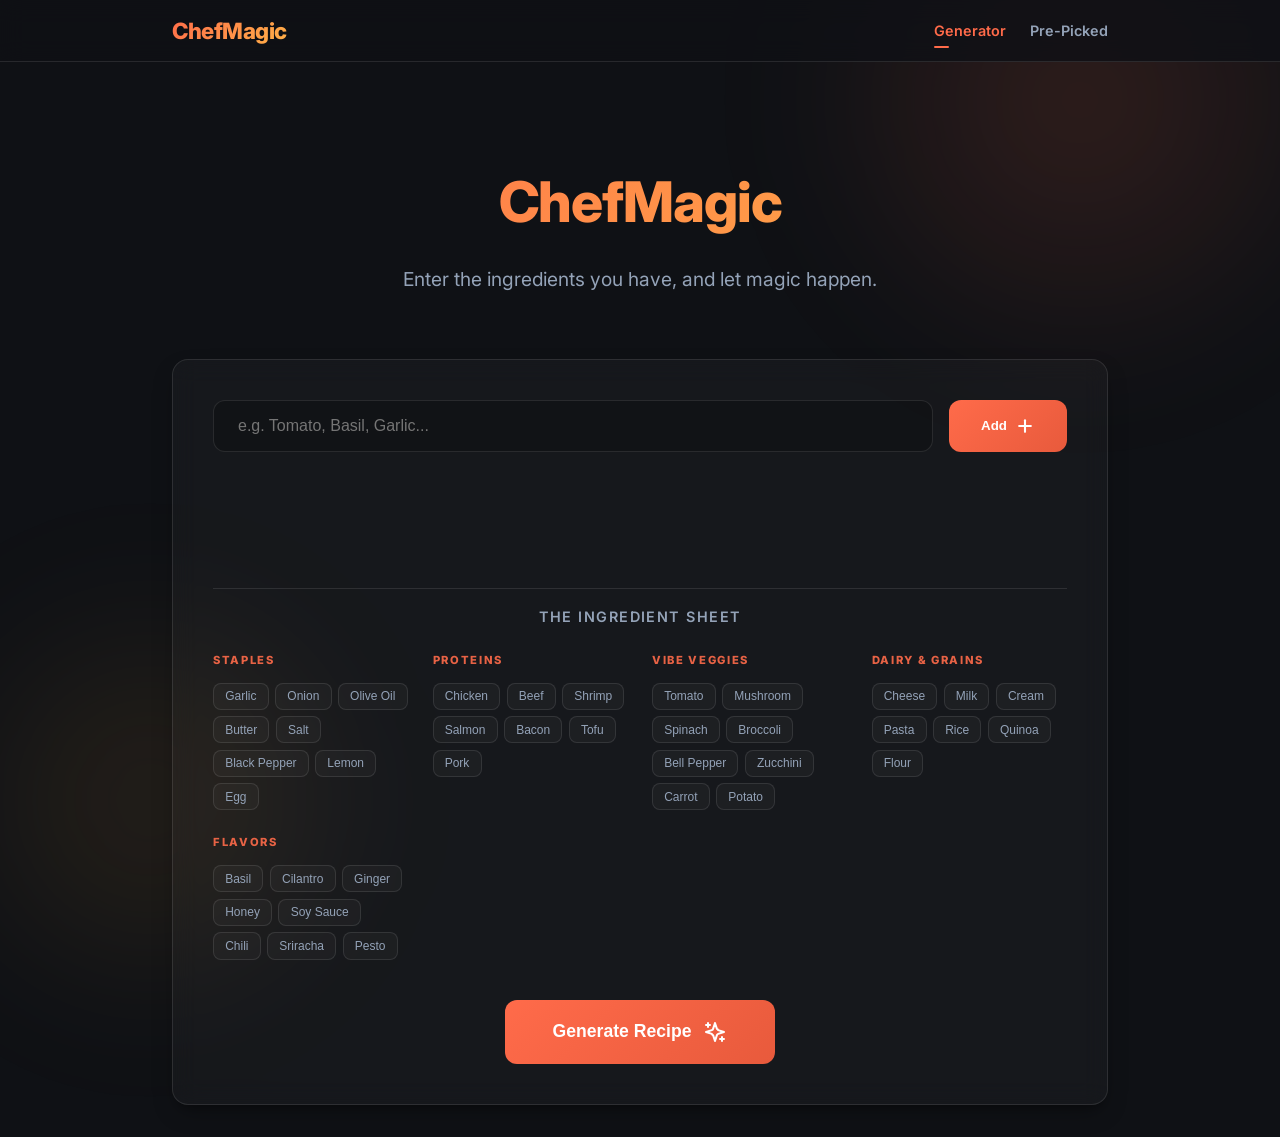
==== index.html @ 8a551dda "Initial commit" ====
<!DOCTYPE html>
<html lang="en">

<head>
    <meta charset="UTF-8">
    <meta name="viewport" content="width=device-width, initial-scale=1.0">
    <title>ChefMagic | Creative Recipe Generator</title>
    <meta name="description" content="Turn your remaining ingredients into gourmet recipes instantly with ChefMagic.">
    <!-- Google Fonts -->
    <link rel="preconnect" href="https://fonts.googleapis.com">
    <link rel="preconnect" href="https://fonts.gstatic.com" crossorigin>
    <link href="https://fonts.googleapis.com/css2?family=Inter:wght@400;600;700;800&display=swap" rel="stylesheet">
    <link rel="stylesheet" href="styles.css">
</head>

<body>
    <div class="bg-blob"></div>
    <div class="bg-blob-2"></div>

    <nav class="main-nav">
        <div class="nav-container">
            <a href="index.html" class="nav-logo">ChefMagic</a>
            <div class="nav-links">
                <a href="index.html" class="nav-link active">Generator</a>
                <a href="prepicked.html" class="nav-link">Pre-Picked</a>
            </div>
        </div>
    </nav>

    <div class="container" style="margin-top: 2rem;">
        <header>
            <h1>ChefMagic</h1>
            <p class="subtitle">Enter the ingredients you have, and let magic happen.</p>
        </header>

        <main>
            <section class="glass-card">
                <div class="input-group">
                    <div class="input-field-wrapper">
                        <input type="text" id="ingredient-input" placeholder="e.g. Tomato, Basil, Garlic..."
                            aria-label="Add ingredient" list="ingredient-suggestions">
                        <datalist id="ingredient-suggestions">
                            <!-- Options will be populated via JS -->
                        </datalist>
                        <button class="primary-btn" id="add-btn">
                            <span>Add</span>
                            <svg width="20" height="20" viewBox="0 0 24 24" fill="none" stroke="currentColor"
                                stroke-width="2.5" stroke-linecap="round" stroke-linejoin="round">
                                <line x1="12" y1="5" x2="12" y2="19"></line>
                                <line x1="5" y1="12" x2="19" y2="12"></line>
                            </svg>
                        </button>
                    </div>

                    <div class="ingredients-list" id="ingredients-list">
                        <!-- Chips will appear here -->
                    </div>

                    <div class="suggestions-container" id="suggestions">
                        <span class="recipe-sub"
                            style="margin-bottom: 1.5rem; display: block; font-size: 0.9rem; text-align: center; letter-spacing: 0.1em; text-transform: uppercase;">The
                            Ingredient Sheet</span>

                        <div class="ingredient-grid">
                            <div class="ingredient-category">
                                <h4>Staples</h4>
                                <div class="category-chips">
                                    <button class="suggestion-chip">Garlic</button>
                                    <button class="suggestion-chip">Onion</button>
                                    <button class="suggestion-chip">Olive Oil</button>
                                    <button class="suggestion-chip">Butter</button>
                                    <button class="suggestion-chip">Salt</button>
                                    <button class="suggestion-chip">Black Pepper</button>
                                    <button class="suggestion-chip">Lemon</button>
                                    <button class="suggestion-chip">Egg</button>
                                </div>
                            </div>

                            <div class="ingredient-category">
                                <h4>Proteins</h4>
                                <div class="category-chips">
                                    <button class="suggestion-chip">Chicken</button>
                                    <button class="suggestion-chip">Beef</button>
                                    <button class="suggestion-chip">Shrimp</button>
                                    <button class="suggestion-chip">Salmon</button>
                                    <button class="suggestion-chip">Bacon</button>
                                    <button class="suggestion-chip">Tofu</button>
                                    <button class="suggestion-chip">Pork</button>
                                </div>
                            </div>

                            <div class="ingredient-category">
                                <h4>vibe Veggies</h4>
                                <div class="category-chips">
                                    <button class="suggestion-chip">Tomato</button>
                                    <button class="suggestion-chip">Mushroom</button>
                                    <button class="suggestion-chip">Spinach</button>
                                    <button class="suggestion-chip">Broccoli</button>
                                    <button class="suggestion-chip">Bell Pepper</button>
                                    <button class="suggestion-chip">Zucchini</button>
                                    <button class="suggestion-chip">Carrot</button>
                                    <button class="suggestion-chip">Potato</button>
                                </div>
                            </div>

                            <div class="ingredient-category">
                                <h4>Dairy & Grains</h4>
                                <div class="category-chips">
                                    <button class="suggestion-chip">Cheese</button>
                                    <button class="suggestion-chip">Milk</button>
                                    <button class="suggestion-chip">Cream</button>
                                    <button class="suggestion-chip">Pasta</button>
                                    <button class="suggestion-chip">Rice</button>
                                    <button class="suggestion-chip">Quinoa</button>
                                    <button class="suggestion-chip">Flour</button>
                                </div>
                            </div>

                            <div class="ingredient-category">
                                <h4>Flavors</h4>
                                <div class="category-chips">
                                    <button class="suggestion-chip">Basil</button>
                                    <button class="suggestion-chip">Cilantro</button>
                                    <button class="suggestion-chip">Ginger</button>
                                    <button class="suggestion-chip">Honey</button>
                                    <button class="suggestion-chip">Soy Sauce</button>
                                    <button class="suggestion-chip">Chili</button>
                                    <button class="suggestion-chip">Sriracha</button>
                                    <button class="suggestion-chip">Pesto</button>
                                </div>
                            </div>
                        </div>
                    </div>

                    <div style="display: flex; justify-content: center; margin-top: 1rem;">
                        <button class="primary-btn" id="generate-btn"
                            style="padding: 1.25rem 3rem; font-size: 1.1rem; gap: 0.75rem;">
                            <span>Generate Recipe</span>
                            <svg width="24" height="24" viewBox="0 0 24 24" fill="none" stroke="currentColor"
                                stroke-width="2" stroke-linecap="round" stroke-linejoin="round">
                                <path
                                    d="m12 3-1.912 5.813a2 2 0 0 1-1.275 1.275L3 12l5.813 1.912a2 2 0 0 0 1.275 1.275L12 21l1.912-5.813a2 2 0 0 1 1.275-1.275L21 12l-5.813-1.912a2 2 0 0 0-1.275-1.275L12 3Z">
                                </path>
                                <path d="M5 3v4"></path>
                                <path d="M19 17v4"></path>
                                <path d="M3 5h4"></path>
                                <path d="M17 19h4"></path>
                            </svg>
                        </button>
                    </div>
                </div>
            </section>

            <section class="recipe-section" id="recipe-section">
                <!-- Recipe will be injected here -->
            </section>
        </main>
    </div>

    <script src="script.js"></script>
</body>

</html>
---- styles.css ----
:root {
    /* Color Palette - Warm & Premium */
    --primary: #FF6B4A;
    /* Vibrant Cinnabar */
    --primary-dark: #E85A3C;
    --secondary: #FFB347;
    /* Amber */
    --bg-color: #0F1115;
    /* Dark Deep Charcoal */
    --card-bg: rgba(255, 255, 255, 0.05);
    --text-main: #F8FAFC;
    --text-muted: #94A3B8;
    --accent: #10B981;
    /* Emerald for success/generation */
    --error: #EF4444;

    /* Effects */
    --glass: rgba(255, 255, 255, 0.03);
    --glass-border: rgba(255, 255, 255, 0.1);
    --shadow-lg: 0 10px 25px -5px rgba(0, 0, 0, 0.3), 0 8px 10px -6px rgba(0, 0, 0, 0.3);
    --radius: 16px;
    --transition: all 0.3s cubic-bezier(0.4, 0, 0.2, 1);
}

* {
    margin: 0;
    padding: 0;
    box-sizing: border-box;
}

body {
    font-family: 'Inter', -apple-system, BlinkMacSystemFont, "Segoe UI", Roboto, sans-serif;
    background-color: var(--bg-color);
    color: var(--text-main);
    line-height: 1.6;
    overflow-x: hidden;
    min-height: 100vh;
    display: flex;
    flex-direction: column;
}

/* Background Decoration */
.bg-blob {
    position: fixed;
    width: 600px;
    height: 600px;
    background: radial-gradient(circle, rgba(255, 107, 74, 0.15) 0%, rgba(255, 107, 74, 0) 70%);
    top: -200px;
    right: -100px;
    z-index: -1;
    filter: blur(60px);
}

.bg-blob-2 {
    position: fixed;
    width: 500px;
    height: 500px;
    background: radial-gradient(circle, rgba(255, 179, 71, 0.1) 0%, rgba(255, 179, 71, 0) 70%);
    bottom: -150px;
    left: -100px;
    z-index: -1;
    filter: blur(60px);
}

/* Layout */
.container {
    max-width: 1000px;
    margin: 0 auto;
    padding: 2rem;
    width: 100%;
}

header {
    text-align: center;
    margin-bottom: 4rem;
    padding-top: 2rem;
}

h1 {
    font-size: 3.5rem;
    font-weight: 800;
    background: linear-gradient(135deg, var(--primary) 0%, var(--secondary) 100%);
    -webkit-background-clip: text;
    background-clip: text;
    -webkit-text-fill-color: transparent;
    margin-bottom: 1rem;
    letter-spacing: -0.02em;
}

p.subtitle {
    color: var(--text-muted);
    font-size: 1.2rem;
}

/* Glass Card */
.glass-card {
    background: var(--glass);
    backdrop-filter: blur(12px);
    -webkit-backdrop-filter: blur(12px);
    border: 1px solid var(--glass-border);
    border-radius: var(--radius);
    padding: 2.5rem;
    box-shadow: var(--shadow-lg);
    transition: var(--transition);
}

/* Input Section */
.input-group {
    display: flex;
    flex-direction: column;
    gap: 1.5rem;
}

.input-field-wrapper {
    position: relative;
    display: flex;
    gap: 1rem;
}

input[type="text"] {
    flex: 1;
    background: rgba(0, 0, 0, 0.2);
    border: 1px solid var(--glass-border);
    border-radius: 12px;
    padding: 1rem 1.5rem;
    color: var(--text-main);
    font-size: 1rem;
    transition: var(--transition);
    outline: none;
}

input[type="text"]:focus {
    border-color: var(--primary);
    box-shadow: 0 0 0 4px rgba(255, 107, 74, 0.1);
}

button.primary-btn {
    background: linear-gradient(135deg, var(--primary) 0%, var(--primary-dark) 100%);
    color: white;
    border: none;
    padding: 1rem 2rem;
    border-radius: 12px;
    font-weight: 600;
    cursor: pointer;
    transition: var(--transition);
    display: flex;
    align-items: center;
    gap: 0.5rem;
    white-space: nowrap;
}

button.primary-btn:hover {
    transform: translateY(-2px);
    box-shadow: 0 4px 15px rgba(255, 107, 74, 0.4);
}

button.primary-btn:active {
    transform: translateY(0);
}

button.secondary-btn {
    background: transparent;
    color: var(--text-main);
    border: 1px solid var(--glass-border);
    padding: 0.75rem 1.5rem;
    border-radius: 12px;
    cursor: pointer;
    transition: var(--transition);
}

button.secondary-btn:hover {
    background: rgba(255, 255, 255, 0.05);
}

/* Ingredient Chips */
.ingredients-list {
    display: flex;
    flex-wrap: wrap;
    gap: 0.75rem;
    margin-top: 1rem;
    min-height: 48px;
}

.chip {
    background: rgba(255, 255, 255, 0.07);
    border: 1px solid var(--glass-border);
    padding: 0.5rem 1rem;
    border-radius: 100px;
    display: flex;
    align-items: center;
    gap: 0.5rem;
    animation: fadeInScale 0.3s ease-out;
}

.chip .remove {
    cursor: pointer;
    color: var(--text-muted);
    font-size: 1.2rem;
    transition: var(--transition);
}

.chip .remove:hover {
    color: var(--error);
}

/* Difficulty Tabs */
.tabs-container {
    display: flex;
    gap: 1rem;
    margin-bottom: 2rem;
    justify-content: center;
}

.tab-btn {
    background: rgba(255, 255, 255, 0.03);
    border: 1px solid var(--glass-border);
    padding: 0.75rem 1.5rem;
    border-radius: 12px;
    color: var(--text-muted);
    font-weight: 600;
    cursor: pointer;
    transition: var(--transition);
}

.tab-btn.active {
    background: rgba(255, 107, 74, 0.1);
    color: var(--primary);
    border-color: var(--primary);
    box-shadow: 0 0 15px rgba(255, 107, 74, 0.2);
}

.tab-btn:hover:not(.active) {
    background: rgba(255, 255, 255, 0.08);
}

.difficulty-badge {
    padding: 0.25rem 0.75rem;
    border-radius: 6px;
    font-size: 0.75rem;
    font-weight: 700;
    text-transform: uppercase;
    letter-spacing: 0.05em;
    margin-bottom: 0.5rem;
    display: inline-block;
}

.diff-beginner {
    background: rgba(16, 185, 129, 0.1);
    color: #10B981;
}

.diff-intermediate {
    background: rgba(245, 158, 11, 0.1);
    color: #F59E0B;
}


/* Recipe Metadata Bar */
.recipe-meta-bar {
    display: grid;
    grid-template-columns: repeat(auto-fit, minmax(100px, 1fr));
    gap: 1rem;
    padding: 1.5rem;
    background: rgba(255, 255, 255, 0.03);
    border: 1px solid var(--glass-border);
    border-radius: 12px;
    margin-bottom: 2rem;
    text-align: center;
}

.meta-item {
    display: flex;
    flex-direction: column;
    gap: 0.25rem;
}

.meta-label {
    font-size: 0.75rem;
    font-weight: 700;
    text-transform: uppercase;
    color: var(--text-muted);
    letter-spacing: 0.05em;
}

.meta-value {
    font-size: 1rem;
    font-weight: 600;
    color: var(--text-main);
}

.phase-header {
    font-size: 1.1rem;
    font-weight: 700;
    color: var(--primary);
    margin: 1.5rem 0 1rem 0;
    padding-bottom: 0.5rem;
    border-bottom: 1px solid rgba(255, 107, 74, 0.2);
}

/* Recipe Output */
.recipe-section {
    margin-top: 3rem;
    display: none;
    /* Shown via JS */
}

.recipe-card {
    border-left: 4px solid var(--primary);
}

.recipe-header {
    display: flex;
    justify-content: space-between;
    align-items: center;
    margin-bottom: 2rem;
}

.recipe-title {
    font-size: 2rem;
    font-weight: 700;
    color: var(--secondary);
}

.recipe-sections {
    display: grid;
    grid-template-columns: 1fr 2fr;
    gap: 3rem;
}

@media (max-width: 768px) {
    .recipe-sections {
        grid-template-columns: 1fr;
    }
}

.recipe-sub {
    font-weight: 600;
    text-transform: uppercase;
    letter-spacing: 0.05em;
    color: var(--text-muted);
    margin-bottom: 1rem;
    font-size: 0.9rem;
}

ul.ing-list,
ol.inst-list {
    list-style: none;
}

ul.ing-list li {
    position: relative;
    padding-left: 1.5rem;
    margin-bottom: 0.5rem;
}

ul.ing-list li::before {
    content: "•";
    color: var(--primary);
    position: absolute;
    left: 0;
    font-weight: bold;
}

ol.inst-list {
    counter-reset: steps;
}

ol.inst-list li {
    counter-increment: steps;
    position: relative;
    padding-left: 3rem;
    margin-bottom: 1.5rem;
}

ol.inst-list li::before {
    content: counter(steps);
    position: absolute;
    left: 0;
    top: 0;
    width: 2rem;
    height: 2rem;
    background: rgba(255, 107, 74, 0.1);
    color: var(--primary);
    border-radius: 50%;
    display: flex;
    align-items: center;
    justify-content: center;
    font-weight: 700;
    font-size: 0.85rem;
}

/* Suggestions */
.suggestions-container {
    margin-top: 1.5rem;
    padding-top: 1rem;
    border-top: 1px solid var(--glass-border);
}

/* Ingredient Grid */
.ingredient-grid {
    display: grid;
    grid-template-columns: repeat(auto-fit, minmax(180px, 1fr));
    gap: 1.5rem;
    margin-top: 1rem;
}

.ingredient-category h4 {
    font-size: 0.7rem;
    color: var(--primary);
    text-transform: uppercase;
    letter-spacing: 0.15em;
    margin-bottom: 0.8rem;
    font-weight: 800;
    opacity: 0.9;
}

.category-chips {
    display: flex;
    flex-wrap: wrap;
    gap: 0.4rem;
}

.suggestion-chip {
    background: rgba(255, 255, 255, 0.03);
    border: 1px solid var(--glass-border);
    padding: 0.35rem 0.7rem;
    border-radius: 8px;
    color: var(--text-muted);
    font-size: 0.75rem;
    cursor: pointer;
    transition: var(--transition);
    white-space: nowrap;
}

.suggestion-chip:hover {
    background: rgba(255, 107, 74, 0.1);
    color: var(--primary);
    border-color: var(--primary);
    transform: translateY(-1px);
}

/* Animations */
@keyframes fadeInScale {
    from {
        opacity: 0;
        transform: scale(0.9);
    }

    to {
        opacity: 1;
        transform: scale(1);
    }
}

.loading-spinner {
    width: 24px;
    height: 24px;
    border: 3px solid rgba(255, 255, 255, 0.3);
    border-radius: 50%;
    border-top-color: #fff;
    animation: spin 1s ease-in-out infinite;
}

@keyframes spin {
    to {
        transform: rotate(360deg);
    }
}

/* Skeleton loader */
.skeleton {
    background: linear-gradient(90deg,
            rgba(255, 255, 255, 0.03) 25%,
            rgba(255, 255, 255, 0.08) 50%,
            rgba(255, 255, 255, 0.03) 75%);
    background-size: 200% 100%;
    animation: shimmer 1.5s infinite;
    border-radius: 8px;
}

@keyframes shimmer {
    to {
        background-position: -200% 0;
    }
}
/* Navigation */
.main-nav {
    background: rgba(15, 17, 21, 0.82);
    backdrop-filter: blur(12px);
    -webkit-backdrop-filter: blur(12px);
    border-bottom: 1px solid var(--glass-border);
    position: sticky;
    top: 0;
    z-index: 100;
    padding: 0.8rem 0;
}

.nav-container {
    max-width: 1000px;
    margin: 0 auto;
    padding: 0 2rem;
    display: flex;
    justify-content: space-between;
    align-items: center;
}

.nav-logo {
    font-size: 1.4rem;
    font-weight: 800;
    background: linear-gradient(135deg, var(--primary) 0%, var(--secondary) 100%);
    -webkit-background-clip: text;
    background-clip: text;
    -webkit-text-fill-color: transparent;
    text-decoration: none;
    letter-spacing: -0.02em;
}

.nav-links {
    display: flex;
    gap: 1.5rem;
}

.nav-link {
    color: var(--text-muted);
    text-decoration: none;
    font-weight: 600;
    font-size: 0.9rem;
    transition: var(--transition);
    position: relative;
}

.nav-link:hover, .nav-link.active {
    color: var(--primary);
}

.nav-link.active::after {
    content: '';
    position: absolute;
    bottom: -6px;
    left: 0;
    width: 15px;
    height: 2px;
    background: var(--primary);
    border-radius: 10px;
}

/* Gallery Styles */
.recipe-gallery {
    display: grid;
    grid-template-columns: repeat(auto-fit, minmax(280px, 1fr));
    gap: 2rem;
    margin-top: 2rem;
}

.gallery-card {
    height: 100%;
    display: flex;
    flex-direction: column;
    padding: 2rem;
}

.gallery-card h2 {
    color: var(--secondary);
    margin-bottom: 0.8rem;
    font-size: 1.5rem;
    font-weight: 700;
}

.gallery-card p {
    color: var(--text-muted);
    font-size: 0.9rem;
    margin-bottom: 2rem;
    line-height: 1.5;
    flex-grow: 1;
}

.view-btn {
    align-self: flex-start;
    padding: 0.6rem 1.2rem;
    font-size: 0.85rem;
}

/* Vibe Picker */
.vibe-selector {
    display: flex;
    flex-wrap: wrap;
    gap: 0.8rem;
    margin-bottom: 2.5rem;
    justify-content: center;
}

.vibe-btn {
    background: rgba(255, 255, 255, 0.03);
    border: 1px solid var(--glass-border);
    padding: 0.6rem 1.2rem;
    border-radius: 100px;
    color: var(--text-muted);
    font-size: 0.9rem;
    font-weight: 600;
    cursor: pointer;
    transition: var(--transition);
}

.vibe-btn:hover {
    background: rgba(255, 107, 74, 0.05);
    border-color: var(--primary);
    color: var(--primary);
}

.vibe-btn.active {
    background: var(--primary);
    color: white;
    border-color: var(--primary);
    box-shadow: 0 4px 15px rgba(255, 107, 74, 0.3);
}

.gallery-card {
    transition: var(--transition);
}

.gallery-card.hidden {
    display: none;
}
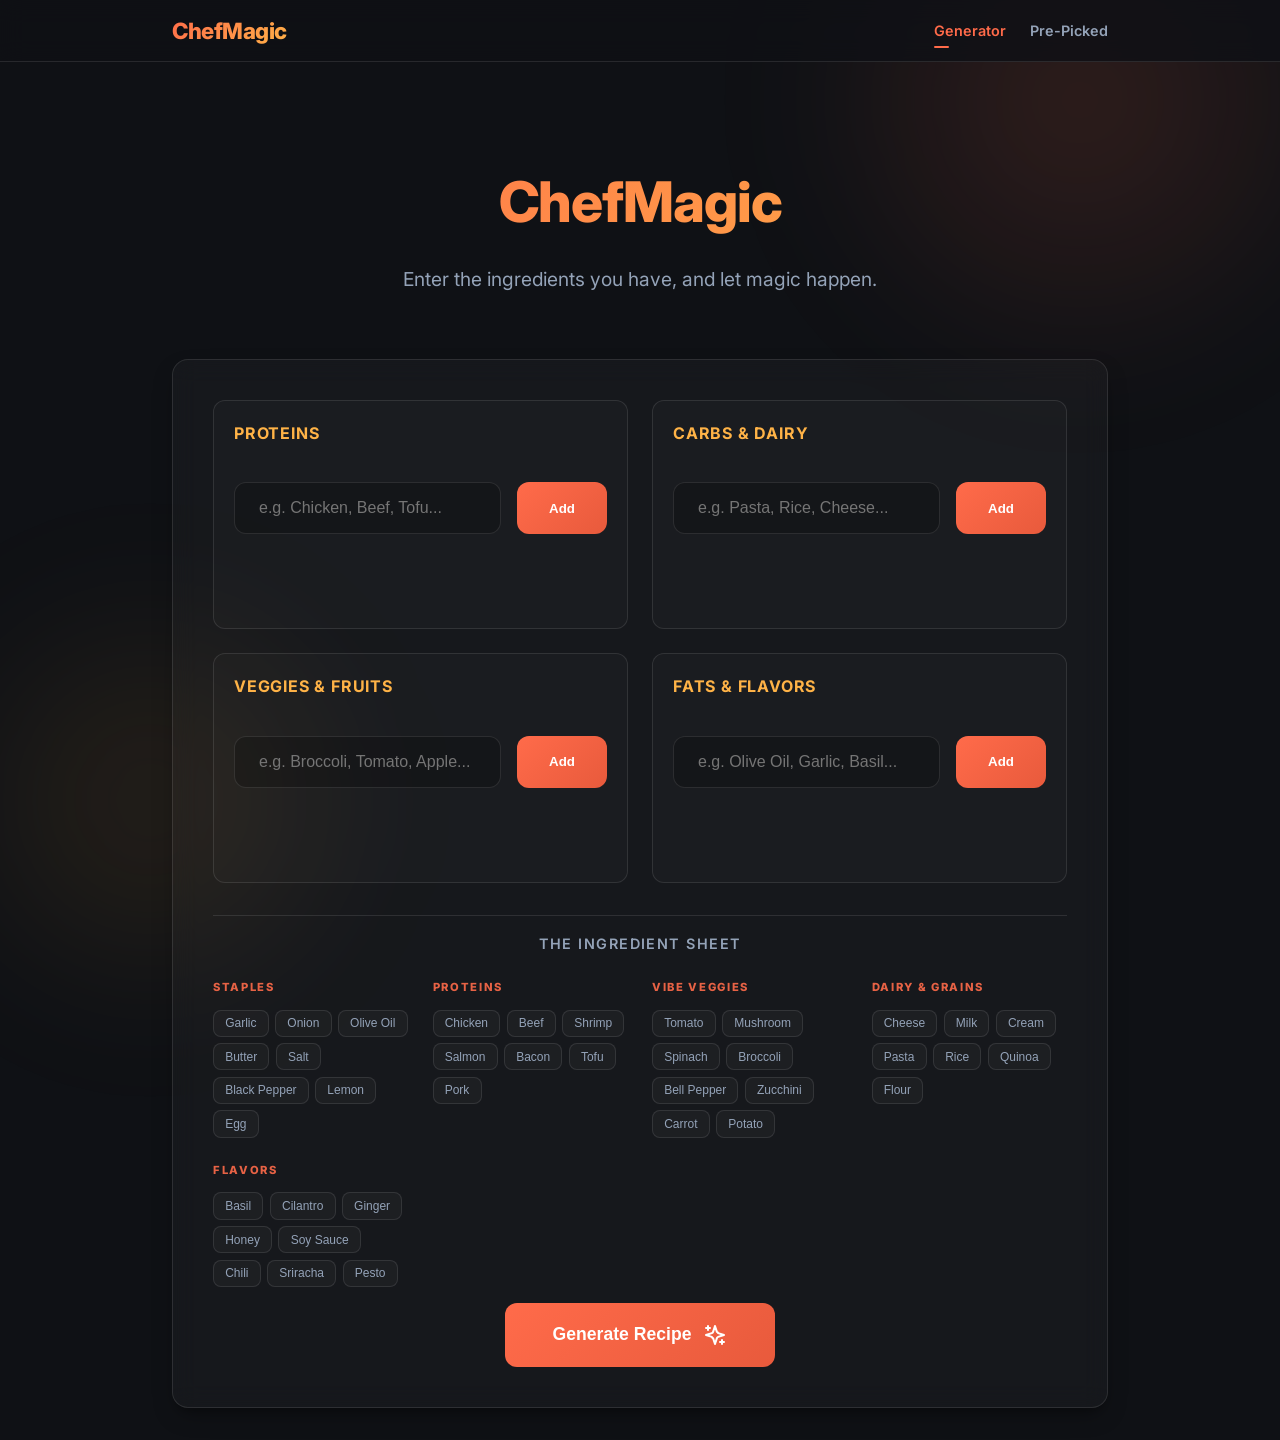
==== commit 0a019784: "feat: Implement categorized ingredient input with subtype selection and expanded ingredient data." ====
--- a/index.html
+++ b/index.html
@@ -35,126 +35,162 @@
 
         <main>
             <section class="glass-card">
-                <div class="input-group">
-                    <div class="input-field-wrapper">
-                        <input type="text" id="ingredient-input" placeholder="e.g. Tomato, Basil, Garlic..."
-                            aria-label="Add ingredient" list="ingredient-suggestions">
-                        <datalist id="ingredient-suggestions">
-                            <!-- Options will be populated via JS -->
-                        </datalist>
-                        <button class="primary-btn" id="add-btn">
-                            <span>Add</span>
-                            <svg width="20" height="20" viewBox="0 0 24 24" fill="none" stroke="currentColor"
-                                stroke-width="2.5" stroke-linecap="round" stroke-linejoin="round">
-                                <line x1="12" y1="5" x2="12" y2="19"></line>
-                                <line x1="5" y1="12" x2="19" y2="12"></line>
-                            </svg>
-                        </button>
+                <div class="multi-input-grid">
+                    <!-- Proteins -->
+                    <div class="input-group category-group" data-category="proteins">
+                        <h3>Proteins</h3>
+                        <div class="input-field-wrapper">
+                            <input type="text" id="input-proteins" placeholder="e.g. Chicken, Beef, Tofu..."
+                                data-cat="proteins">
+                            <button class="primary-btn add-btn" data-cat="proteins"> Add </button>
+                        </div>
+                        <div class="ingredients-list" id="list-proteins"></div>
                     </div>
 
-                    <div class="ingredients-list" id="ingredients-list">
-                        <!-- Chips will appear here -->
+                    <!-- Carbs & Dairy -->
+                    <div class="input-group category-group" data-category="carbs">
+                        <h3>Carbs & Dairy</h3>
+                        <div class="input-field-wrapper">
+                            <input type="text" id="input-carbs" placeholder="e.g. Pasta, Rice, Cheese..."
+                                data-cat="carbs">
+                            <button class="primary-btn add-btn" data-cat="carbs"> Add </button>
+                        </div>
+                        <div class="ingredients-list" id="list-carbs"></div>
                     </div>
 
-                    <div class="suggestions-container" id="suggestions">
-                        <span class="recipe-sub"
-                            style="margin-bottom: 1.5rem; display: block; font-size: 0.9rem; text-align: center; letter-spacing: 0.1em; text-transform: uppercase;">The
-                            Ingredient Sheet</span>
+                    <!-- Veggies & Fruits -->
+                    <div class="input-group category-group" data-category="veggies">
+                        <h3>Veggies & Fruits</h3>
+                        <div class="input-field-wrapper">
+                            <input type="text" id="input-veggies" placeholder="e.g. Broccoli, Tomato, Apple..."
+                                data-cat="veggies">
+                            <button class="primary-btn add-btn" data-cat="veggies"> Add </button>
+                        </div>
+                        <div class="ingredients-list" id="list-veggies"></div>
+                    </div>
 
-                        <div class="ingredient-grid">
-                            <div class="ingredient-category">
-                                <h4>Staples</h4>
-                                <div class="category-chips">
-                                    <button class="suggestion-chip">Garlic</button>
-                                    <button class="suggestion-chip">Onion</button>
-                                    <button class="suggestion-chip">Olive Oil</button>
-                                    <button class="suggestion-chip">Butter</button>
-                                    <button class="suggestion-chip">Salt</button>
-                                    <button class="suggestion-chip">Black Pepper</button>
-                                    <button class="suggestion-chip">Lemon</button>
-                                    <button class="suggestion-chip">Egg</button>
-                                </div>
+                    <!-- Fats & Flavors -->
+                    <div class="input-group category-group" data-category="flavors">
+                        <h3>Fats & Flavors</h3>
+                        <div class="input-field-wrapper">
+                            <input type="text" id="input-flavors" placeholder="e.g. Olive Oil, Garlic, Basil..."
+                                data-cat="flavors">
+                            <button class="primary-btn add-btn" data-cat="flavors"> Add </button>
+                        </div>
+                        <div class="ingredients-list" id="list-flavors"></div>
+                    </div>
+                </div>
+
+                <!-- Subtype Selection Modal (Hidden by default) -->
+                <div id="subtype-modal" class="modal-overlay hidden">
+                    <div class="modal-content glass-card">
+                        <h3 id="subtype-title">Which type of Pasta?</h3>
+                        <div class="subtype-options" id="subtype-options">
+                            <!-- Options injected here -->
+                        </div>
+                        <button id="cancel-subtype" class="text-btn" style="margin-top: 1rem;">Cancel</button>
+                    </div>
+                </div>
+
+                <div class="suggestions-container" id="suggestions">
+                    <span class="recipe-sub"
+                        style="margin-bottom: 1.5rem; display: block; font-size: 0.9rem; text-align: center; letter-spacing: 0.1em; text-transform: uppercase;">The
+                        Ingredient Sheet</span>
+
+                    <div class="ingredient-grid">
+                        <div class="ingredient-category">
+                            <h4>Staples</h4>
+                            <div class="category-chips">
+                                <button class="suggestion-chip">Garlic</button>
+                                <button class="suggestion-chip">Onion</button>
+                                <button class="suggestion-chip">Olive Oil</button>
+                                <button class="suggestion-chip">Butter</button>
+                                <button class="suggestion-chip">Salt</button>
+                                <button class="suggestion-chip">Black Pepper</button>
+                                <button class="suggestion-chip">Lemon</button>
+                                <button class="suggestion-chip">Egg</button>
                             </div>
+                        </div>
 
-                            <div class="ingredient-category">
-                                <h4>Proteins</h4>
-                                <div class="category-chips">
-                                    <button class="suggestion-chip">Chicken</button>
-                                    <button class="suggestion-chip">Beef</button>
-                                    <button class="suggestion-chip">Shrimp</button>
-                                    <button class="suggestion-chip">Salmon</button>
-                                    <button class="suggestion-chip">Bacon</button>
-                                    <button class="suggestion-chip">Tofu</button>
-                                    <button class="suggestion-chip">Pork</button>
-                                </div>
+                        <div class="ingredient-category">
+                            <h4>Proteins</h4>
+                            <div class="category-chips">
+                                <button class="suggestion-chip">Chicken</button>
+                                <button class="suggestion-chip">Beef</button>
+                                <button class="suggestion-chip">Shrimp</button>
+                                <button class="suggestion-chip">Salmon</button>
+                                <button class="suggestion-chip">Bacon</button>
+                                <button class="suggestion-chip">Tofu</button>
+                                <button class="suggestion-chip">Pork</button>
                             </div>
+                        </div>
 
-                            <div class="ingredient-category">
-                                <h4>vibe Veggies</h4>
-                                <div class="category-chips">
-                                    <button class="suggestion-chip">Tomato</button>
-                                    <button class="suggestion-chip">Mushroom</button>
-                                    <button class="suggestion-chip">Spinach</button>
-                                    <button class="suggestion-chip">Broccoli</button>
-                                    <button class="suggestion-chip">Bell Pepper</button>
-                                    <button class="suggestion-chip">Zucchini</button>
-                                    <button class="suggestion-chip">Carrot</button>
-                                    <button class="suggestion-chip">Potato</button>
-                                </div>
+                        <div class="ingredient-category">
+                            <h4>vibe Veggies</h4>
+                            <div class="category-chips">
+                                <button class="suggestion-chip">Tomato</button>
+                                <button class="suggestion-chip">Mushroom</button>
+                                <button class="suggestion-chip">Spinach</button>
+                                <button class="suggestion-chip">Broccoli</button>
+                                <button class="suggestion-chip">Bell Pepper</button>
+                                <button class="suggestion-chip">Zucchini</button>
+                                <button class="suggestion-chip">Carrot</button>
+                                <button class="suggestion-chip">Potato</button>
                             </div>
+                        </div>
 
-                            <div class="ingredient-category">
-                                <h4>Dairy & Grains</h4>
-                                <div class="category-chips">
-                                    <button class="suggestion-chip">Cheese</button>
-                                    <button class="suggestion-chip">Milk</button>
-                                    <button class="suggestion-chip">Cream</button>
-                                    <button class="suggestion-chip">Pasta</button>
-                                    <button class="suggestion-chip">Rice</button>
-                                    <button class="suggestion-chip">Quinoa</button>
-                                    <button class="suggestion-chip">Flour</button>
-                                </div>
+                        <div class="ingredient-category">
+                            <h4>Dairy & Grains</h4>
+                            <div class="category-chips">
+                                <button class="suggestion-chip">Cheese</button>
+                                <button class="suggestion-chip">Milk</button>
+                                <button class="suggestion-chip">Cream</button>
+                                <button class="suggestion-chip">Pasta</button>
+                                <button class="suggestion-chip">Rice</button>
+                                <button class="suggestion-chip">Quinoa</button>
+                                <button class="suggestion-chip">Flour</button>
                             </div>
+                        </div>
 
-                            <div class="ingredient-category">
-                                <h4>Flavors</h4>
-                                <div class="category-chips">
-                                    <button class="suggestion-chip">Basil</button>
-                                    <button class="suggestion-chip">Cilantro</button>
-                                    <button class="suggestion-chip">Ginger</button>
-                                    <button class="suggestion-chip">Honey</button>
-                                    <button class="suggestion-chip">Soy Sauce</button>
-                                    <button class="suggestion-chip">Chili</button>
-                                    <button class="suggestion-chip">Sriracha</button>
-                                    <button class="suggestion-chip">Pesto</button>
-                                </div>
+                        <div class="ingredient-category">
+                            <h4>Flavors</h4>
+                            <div class="category-chips">
+                                <button class="suggestion-chip">Basil</button>
+                                <button class="suggestion-chip">Cilantro</button>
+                                <button class="suggestion-chip">Ginger</button>
+                                <button class="suggestion-chip">Honey</button>
+                                <button class="suggestion-chip">Soy Sauce</button>
+                                <button class="suggestion-chip">Chili</button>
+                                <button class="suggestion-chip">Sriracha</button>
+                                <button class="suggestion-chip">Pesto</button>
                             </div>
                         </div>
                     </div>
+                </div>
 
-                    <div style="display: flex; justify-content: center; margin-top: 1rem;">
-                        <button class="primary-btn" id="generate-btn"
-                            style="padding: 1.25rem 3rem; font-size: 1.1rem; gap: 0.75rem;">
-                            <span>Generate Recipe</span>
-                            <svg width="24" height="24" viewBox="0 0 24 24" fill="none" stroke="currentColor"
-                                stroke-width="2" stroke-linecap="round" stroke-linejoin="round">
-                                <path
-                                    d="m12 3-1.912 5.813a2 2 0 0 1-1.275 1.275L3 12l5.813 1.912a2 2 0 0 0 1.275 1.275L12 21l1.912-5.813a2 2 0 0 1 1.275-1.275L21 12l-5.813-1.912a2 2 0 0 0-1.275-1.275L12 3Z">
-                                </path>
-                                <path d="M5 3v4"></path>
-                                <path d="M19 17v4"></path>
-                                <path d="M3 5h4"></path>
-                                <path d="M17 19h4"></path>
-                            </svg>
-                        </button>
-                    </div>
+                <div style="display: flex; justify-content: center; margin-top: 1rem;">
+                    <button class="primary-btn" id="generate-btn"
+                        style="padding: 1.25rem 3rem; font-size: 1.1rem; gap: 0.75rem;">
+                        <span>Generate Recipe</span>
+                        <svg width="24" height="24" viewBox="0 0 24 24" fill="none" stroke="currentColor"
+                            stroke-width="2" stroke-linecap="round" stroke-linejoin="round">
+                            <path
+                                d="m12 3-1.912 5.813a2 2 0 0 1-1.275 1.275L3 12l5.813 1.912a2 2 0 0 0 1.275 1.275L12 21l1.912-5.813a2 2 0 0 1 1.275-1.275L21 12l-5.813-1.912a2 2 0 0 0-1.275-1.275L12 3Z">
+                            </path>
+                            <path d="M5 3v4"></path>
+                            <path d="M19 17v4"></path>
+                            <path d="M3 5h4"></path>
+                            <path d="M17 19h4"></path>
+                        </svg>
+                    </button>
                 </div>
-            </section>
+    </div>
+    </section>
 
-            <section class="recipe-section" id="recipe-section">
-                <!-- Recipe will be injected here -->
-            </section>
-        </main>
+    <section class="recipe-section" id="recipe-section">
+        <!-- Recipe will be injected here -->
+    </section>
+    </main>
     </div>
 
     <script src="script.js"></script>
--- a/styles.css
+++ b/styles.css
@@ -343,8 +343,9 @@
 }
 
 ul.ing-list,
-ol.inst-list {
+.recipe-steps {
     list-style: none;
+    padding: 0;
 }
 
 ul.ing-list li {
@@ -361,32 +362,29 @@
     font-weight: bold;
 }
 
-ol.inst-list {
-    counter-reset: steps;
-}
-
-ol.inst-list li {
-    counter-increment: steps;
+.recipe-steps li {
     position: relative;
-    padding-left: 3rem;
-    margin-bottom: 1.5rem;
-}
-
-ol.inst-list li::before {
-    content: counter(steps);
-    position: absolute;
-    left: 0;
-    top: 0;
-    width: 2rem;
-    height: 2rem;
-    background: rgba(255, 107, 74, 0.1);
-    color: var(--primary);
-    border-radius: 50%;
-    display: flex;
-    align-items: center;
-    justify-content: center;
-    font-weight: 700;
-    font-size: 0.85rem;
+    margin-bottom: 2.5rem;
+    padding-left: 0;
+}
+
+.recipe-steps li::before {
+    display: none;
+}
+
+.step-label {
+    display: block;
+    font-weight: 800;
+    font-size: 1.15rem;
+    color: var(--text-main);
+    margin-bottom: 0.5rem;
+}
+
+.step-text {
+    font-size: 1.05rem;
+    color: var(--text-main);
+    opacity: 0.95;
+    line-height: 1.7;
 }
 
 /* Suggestions */
@@ -483,6 +481,7 @@
         background-position: -200% 0;
     }
 }
+
 /* Navigation */
 .main-nav {
     background: rgba(15, 17, 21, 0.82);
@@ -529,7 +528,8 @@
     position: relative;
 }
 
-.nav-link:hover, .nav-link.active {
+.nav-link:hover,
+.nav-link.active {
     color: var(--primary);
 }
 
@@ -621,3 +621,99 @@
 .gallery-card.hidden {
     display: none;
 }
+
+/* Multi-Input Grid */
+.multi-input-grid {
+    display: grid;
+    grid-template-columns: 1fr 1fr;
+    gap: 1.5rem;
+    margin-bottom: 2rem;
+}
+
+@media (max-width: 768px) {
+    .multi-input-grid {
+        grid-template-columns: 1fr;
+    }
+}
+
+.category-group {
+    background: rgba(255, 255, 255, 0.02);
+    border: 1px solid var(--glass-border);
+    border-radius: 12px;
+    padding: 1.25rem;
+}
+
+.category-group h3 {
+    font-size: 1rem;
+    color: var(--secondary);
+    margin-bottom: 0.75rem;
+    text-transform: uppercase;
+    letter-spacing: 0.05em;
+    font-weight: 700;
+}
+
+.category-group .ingredients-list {
+    margin-top: 0.75rem;
+    min-height: 38px;
+}
+
+/* Modal Styling */
+.modal-overlay {
+    position: fixed;
+    top: 0;
+    left: 0;
+    width: 100%;
+    height: 100%;
+    background: rgba(14, 23, 42, 0.8);
+    backdrop-filter: blur(5px);
+    display: flex;
+    justify-content: center;
+    align-items: center;
+    z-index: 1000;
+    opacity: 0;
+    pointer-events: none;
+    transition: var(--transition);
+}
+
+.modal-overlay:not(.hidden) {
+    opacity: 1;
+    pointer-events: all;
+}
+
+.modal-content {
+    width: 90%;
+    max-width: 400px;
+    padding: 2.5rem;
+    text-align: center;
+    transform: translateY(20px);
+    transition: transform 0.3s cubic-bezier(0.4, 0, 0.2, 1);
+}
+
+.modal-overlay:not(.hidden) .modal-content {
+    transform: translateY(0);
+}
+
+.modal-content h3 {
+    margin-bottom: 1.5rem;
+    font-size: 1.3rem;
+}
+
+.subtype-options {
+    display: flex;
+    flex-direction: column;
+    gap: 0.75rem;
+}
+
+.text-btn {
+    background: none;
+    border: none;
+    color: var(--text-muted);
+    font-size: 0.9rem;
+    cursor: pointer;
+    padding: 0.5rem;
+    transition: color 0.2s;
+}
+
+.text-btn:hover {
+    color: var(--text-main);
+}
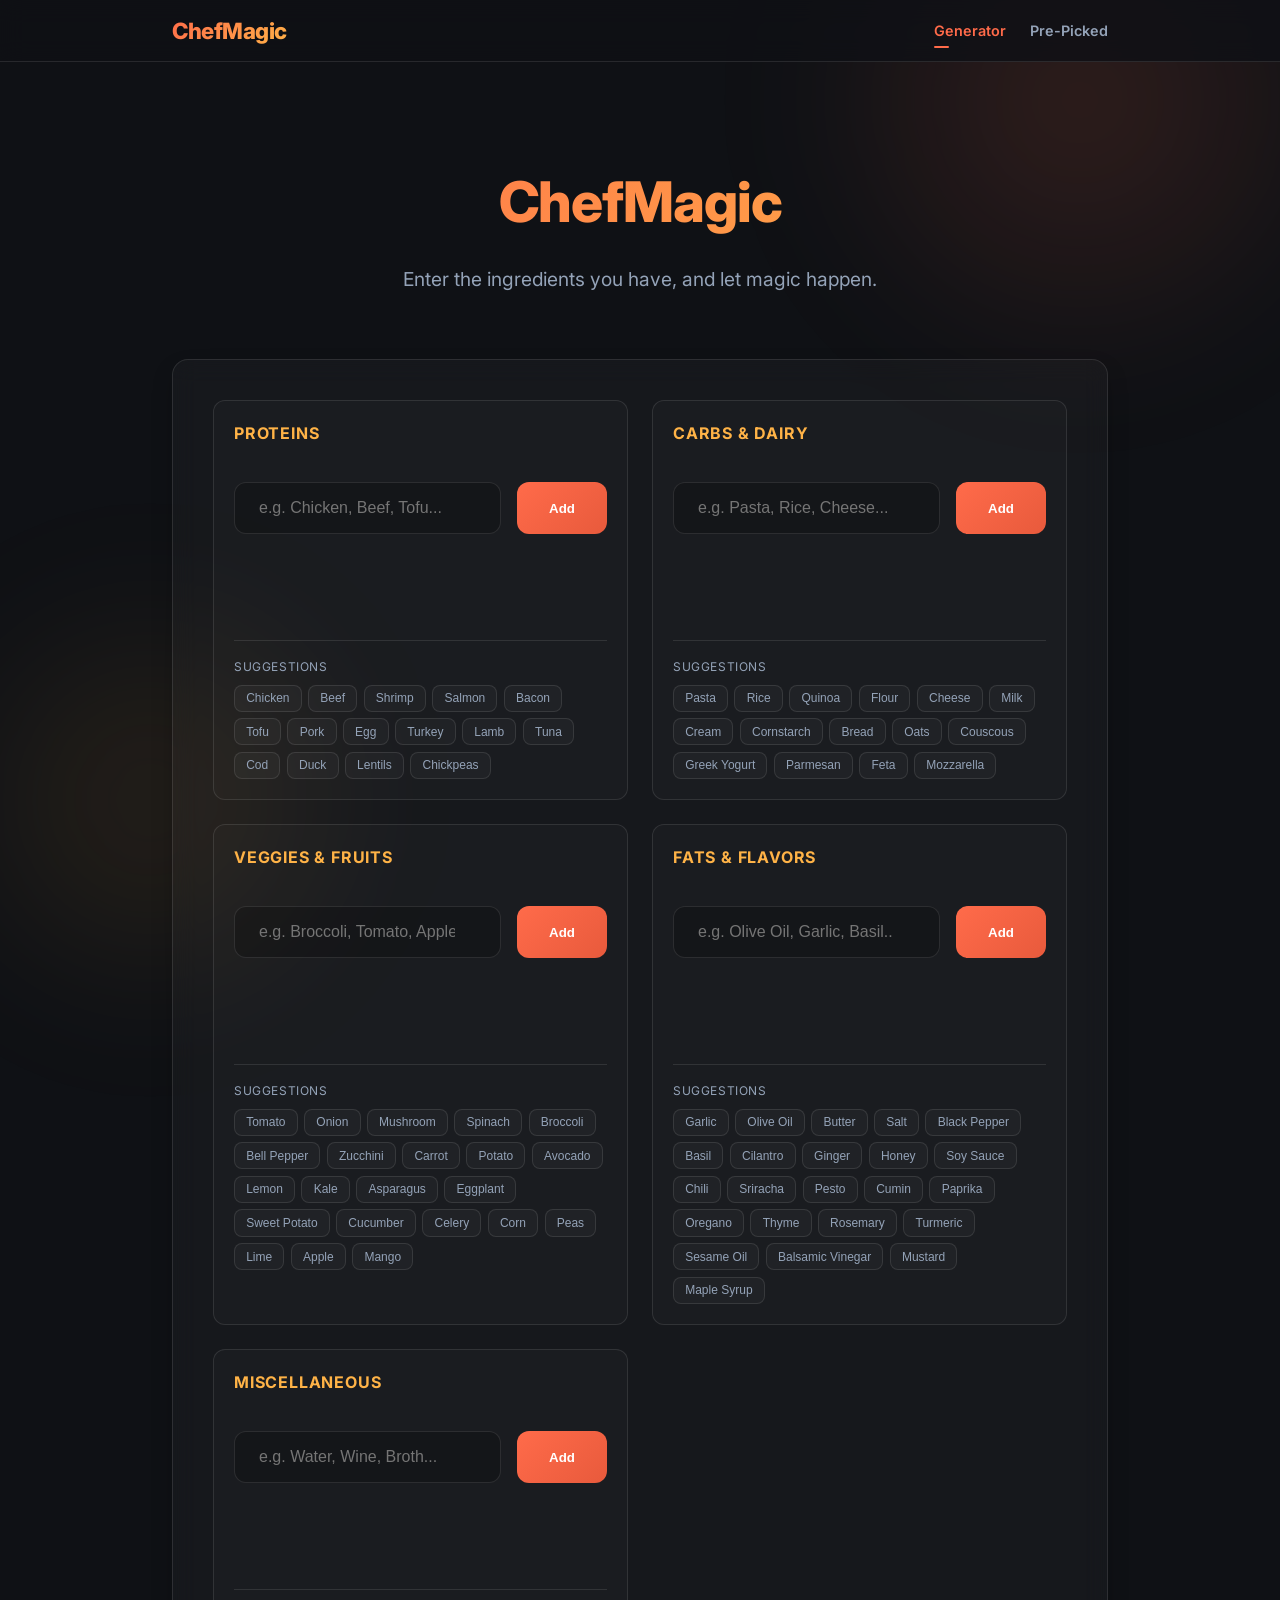
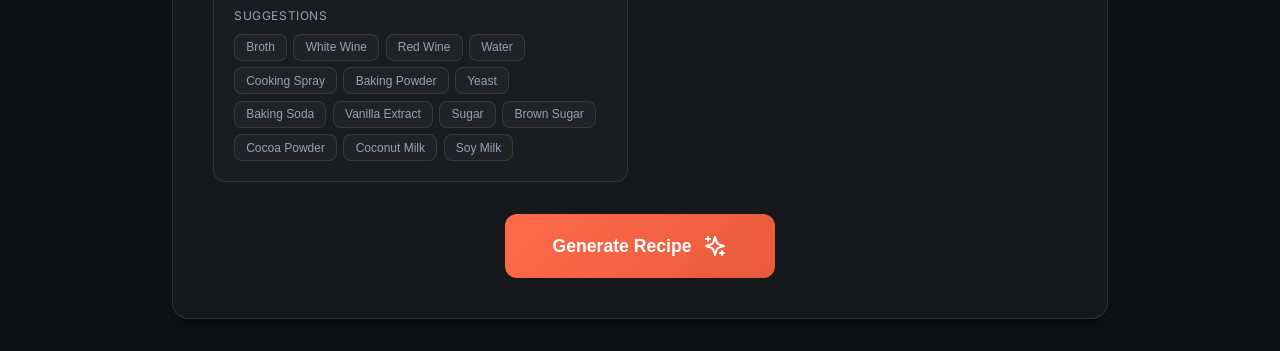
==== commit 49956710: "UI enhancements: improved recipe cards and responsive multi-input grid" ====
--- a/index.html
+++ b/index.html
@@ -35,85 +35,20 @@
 
         <main>
             <section class="glass-card">
+                <datalist id="ingredient-suggestions"></datalist>
+
                 <div class="multi-input-grid">
                     <!-- Proteins -->
                     <div class="input-group category-group" data-category="proteins">
                         <h3>Proteins</h3>
                         <div class="input-field-wrapper">
                             <input type="text" id="input-proteins" placeholder="e.g. Chicken, Beef, Tofu..."
-                                data-cat="proteins">
+                                data-cat="proteins" list="ingredient-suggestions">
                             <button class="primary-btn add-btn" data-cat="proteins"> Add </button>
                         </div>
                         <div class="ingredients-list" id="list-proteins"></div>
-                    </div>
-
-                    <!-- Carbs & Dairy -->
-                    <div class="input-group category-group" data-category="carbs">
-                        <h3>Carbs & Dairy</h3>
-                        <div class="input-field-wrapper">
-                            <input type="text" id="input-carbs" placeholder="e.g. Pasta, Rice, Cheese..."
-                                data-cat="carbs">
-                            <button class="primary-btn add-btn" data-cat="carbs"> Add </button>
-                        </div>
-                        <div class="ingredients-list" id="list-carbs"></div>
-                    </div>
-
-                    <!-- Veggies & Fruits -->
-                    <div class="input-group category-group" data-category="veggies">
-                        <h3>Veggies & Fruits</h3>
-                        <div class="input-field-wrapper">
-                            <input type="text" id="input-veggies" placeholder="e.g. Broccoli, Tomato, Apple..."
-                                data-cat="veggies">
-                            <button class="primary-btn add-btn" data-cat="veggies"> Add </button>
-                        </div>
-                        <div class="ingredients-list" id="list-veggies"></div>
-                    </div>
-
-                    <!-- Fats & Flavors -->
-                    <div class="input-group category-group" data-category="flavors">
-                        <h3>Fats & Flavors</h3>
-                        <div class="input-field-wrapper">
-                            <input type="text" id="input-flavors" placeholder="e.g. Olive Oil, Garlic, Basil..."
-                                data-cat="flavors">
-                            <button class="primary-btn add-btn" data-cat="flavors"> Add </button>
-                        </div>
-                        <div class="ingredients-list" id="list-flavors"></div>
-                    </div>
-                </div>
-
-                <!-- Subtype Selection Modal (Hidden by default) -->
-                <div id="subtype-modal" class="modal-overlay hidden">
-                    <div class="modal-content glass-card">
-                        <h3 id="subtype-title">Which type of Pasta?</h3>
-                        <div class="subtype-options" id="subtype-options">
-                            <!-- Options injected here -->
-                        </div>
-                        <button id="cancel-subtype" class="text-btn" style="margin-top: 1rem;">Cancel</button>
-                    </div>
-                </div>
-
-                <div class="suggestions-container" id="suggestions">
-                    <span class="recipe-sub"
-                        style="margin-bottom: 1.5rem; display: block; font-size: 0.9rem; text-align: center; letter-spacing: 0.1em; text-transform: uppercase;">The
-                        Ingredient Sheet</span>
-
-                    <div class="ingredient-grid">
-                        <div class="ingredient-category">
-                            <h4>Staples</h4>
-                            <div class="category-chips">
-                                <button class="suggestion-chip">Garlic</button>
-                                <button class="suggestion-chip">Onion</button>
-                                <button class="suggestion-chip">Olive Oil</button>
-                                <button class="suggestion-chip">Butter</button>
-                                <button class="suggestion-chip">Salt</button>
-                                <button class="suggestion-chip">Black Pepper</button>
-                                <button class="suggestion-chip">Lemon</button>
-                                <button class="suggestion-chip">Egg</button>
-                            </div>
-                        </div>
-
-                        <div class="ingredient-category">
-                            <h4>Proteins</h4>
+                        <div class="suggested-ingredients" style="margin-top: 0.5rem; padding-top: 1rem; border-top: 1px solid var(--glass-border);">
+                            <span style="font-size: 0.75rem; text-transform: uppercase; color: var(--text-muted); letter-spacing: 0.05em; display: block; margin-bottom: 0.5rem;">Suggestions</span>
                             <div class="category-chips">
                                 <button class="suggestion-chip">Chicken</button>
                                 <button class="suggestion-chip">Beef</button>
@@ -122,13 +57,63 @@
                                 <button class="suggestion-chip">Bacon</button>
                                 <button class="suggestion-chip">Tofu</button>
                                 <button class="suggestion-chip">Pork</button>
-                            </div>
-                        </div>
-
-                        <div class="ingredient-category">
-                            <h4>vibe Veggies</h4>
+                                <button class="suggestion-chip">Egg</button>
+                                <button class="suggestion-chip">Turkey</button>
+                                <button class="suggestion-chip">Lamb</button>
+                                <button class="suggestion-chip">Tuna</button>
+                                <button class="suggestion-chip">Cod</button>
+                                <button class="suggestion-chip">Duck</button>
+                                <button class="suggestion-chip">Lentils</button>
+                                <button class="suggestion-chip">Chickpeas</button>
+                            </div>
+                        </div>
+                    </div>
+
+                    <!-- Carbs & Dairy -->
+                    <div class="input-group category-group" data-category="carbs">
+                        <h3>Carbs & Dairy</h3>
+                        <div class="input-field-wrapper">
+                            <input type="text" id="input-carbs" placeholder="e.g. Pasta, Rice, Cheese..."
+                                data-cat="carbs" list="ingredient-suggestions">
+                            <button class="primary-btn add-btn" data-cat="carbs"> Add </button>
+                        </div>
+                        <div class="ingredients-list" id="list-carbs"></div>
+                        <div class="suggested-ingredients" style="margin-top: 0.5rem; padding-top: 1rem; border-top: 1px solid var(--glass-border);">
+                            <span style="font-size: 0.75rem; text-transform: uppercase; color: var(--text-muted); letter-spacing: 0.05em; display: block; margin-bottom: 0.5rem;">Suggestions</span>
+                            <div class="category-chips">
+                                <button class="suggestion-chip">Pasta</button>
+                                <button class="suggestion-chip">Rice</button>
+                                <button class="suggestion-chip">Quinoa</button>
+                                <button class="suggestion-chip">Flour</button>
+                                <button class="suggestion-chip">Cheese</button>
+                                <button class="suggestion-chip">Milk</button>
+                                <button class="suggestion-chip">Cream</button>
+                                <button class="suggestion-chip">Cornstarch</button>
+                                <button class="suggestion-chip">Bread</button>
+                                <button class="suggestion-chip">Oats</button>
+                                <button class="suggestion-chip">Couscous</button>
+                                <button class="suggestion-chip">Greek Yogurt</button>
+                                <button class="suggestion-chip">Parmesan</button>
+                                <button class="suggestion-chip">Feta</button>
+                                <button class="suggestion-chip">Mozzarella</button>
+                            </div>
+                        </div>
+                    </div>
+
+                    <!-- Veggies & Fruits -->
+                    <div class="input-group category-group" data-category="veggies">
+                        <h3>Veggies & Fruits</h3>
+                        <div class="input-field-wrapper">
+                            <input type="text" id="input-veggies" placeholder="e.g. Broccoli, Tomato, Apple..."
+                                data-cat="veggies" list="ingredient-suggestions">
+                            <button class="primary-btn add-btn" data-cat="veggies"> Add </button>
+                        </div>
+                        <div class="ingredients-list" id="list-veggies"></div>
+                        <div class="suggested-ingredients" style="margin-top: 0.5rem; padding-top: 1rem; border-top: 1px solid var(--glass-border);">
+                            <span style="font-size: 0.75rem; text-transform: uppercase; color: var(--text-muted); letter-spacing: 0.05em; display: block; margin-bottom: 0.5rem;">Suggestions</span>
                             <div class="category-chips">
                                 <button class="suggestion-chip">Tomato</button>
+                                <button class="suggestion-chip">Onion</button>
                                 <button class="suggestion-chip">Mushroom</button>
                                 <button class="suggestion-chip">Spinach</button>
                                 <button class="suggestion-chip">Broccoli</button>
@@ -136,25 +121,40 @@
                                 <button class="suggestion-chip">Zucchini</button>
                                 <button class="suggestion-chip">Carrot</button>
                                 <button class="suggestion-chip">Potato</button>
-                            </div>
-                        </div>
-
-                        <div class="ingredient-category">
-                            <h4>Dairy & Grains</h4>
-                            <div class="category-chips">
-                                <button class="suggestion-chip">Cheese</button>
-                                <button class="suggestion-chip">Milk</button>
-                                <button class="suggestion-chip">Cream</button>
-                                <button class="suggestion-chip">Pasta</button>
-                                <button class="suggestion-chip">Rice</button>
-                                <button class="suggestion-chip">Quinoa</button>
-                                <button class="suggestion-chip">Flour</button>
-                            </div>
-                        </div>
-
-                        <div class="ingredient-category">
-                            <h4>Flavors</h4>
-                            <div class="category-chips">
+                                <button class="suggestion-chip">Avocado</button>
+                                <button class="suggestion-chip">Lemon</button>
+                                <button class="suggestion-chip">Kale</button>
+                                <button class="suggestion-chip">Asparagus</button>
+                                <button class="suggestion-chip">Eggplant</button>
+                                <button class="suggestion-chip">Sweet Potato</button>
+                                <button class="suggestion-chip">Cucumber</button>
+                                <button class="suggestion-chip">Celery</button>
+                                <button class="suggestion-chip">Corn</button>
+                                <button class="suggestion-chip">Peas</button>
+                                <button class="suggestion-chip">Lime</button>
+                                <button class="suggestion-chip">Apple</button>
+                                <button class="suggestion-chip">Mango</button>
+                            </div>
+                        </div>
+                    </div>
+
+                    <!-- Fats & Flavors -->
+                    <div class="input-group category-group" data-category="flavors">
+                        <h3>Fats & Flavors</h3>
+                        <div class="input-field-wrapper">
+                            <input type="text" id="input-flavors" placeholder="e.g. Olive Oil, Garlic, Basil..."
+                                data-cat="flavors" list="ingredient-suggestions">
+                            <button class="primary-btn add-btn" data-cat="flavors"> Add </button>
+                        </div>
+                        <div class="ingredients-list" id="list-flavors"></div>
+                        <div class="suggested-ingredients" style="margin-top: 0.5rem; padding-top: 1rem; border-top: 1px solid var(--glass-border);">
+                            <span style="font-size: 0.75rem; text-transform: uppercase; color: var(--text-muted); letter-spacing: 0.05em; display: block; margin-bottom: 0.5rem;">Suggestions</span>
+                            <div class="category-chips">
+                                <button class="suggestion-chip">Garlic</button>
+                                <button class="suggestion-chip">Olive Oil</button>
+                                <button class="suggestion-chip">Butter</button>
+                                <button class="suggestion-chip">Salt</button>
+                                <button class="suggestion-chip">Black Pepper</button>
                                 <button class="suggestion-chip">Basil</button>
                                 <button class="suggestion-chip">Cilantro</button>
                                 <button class="suggestion-chip">Ginger</button>
@@ -163,8 +163,59 @@
                                 <button class="suggestion-chip">Chili</button>
                                 <button class="suggestion-chip">Sriracha</button>
                                 <button class="suggestion-chip">Pesto</button>
-                            </div>
-                        </div>
+                                <button class="suggestion-chip">Cumin</button>
+                                <button class="suggestion-chip">Paprika</button>
+                                <button class="suggestion-chip">Oregano</button>
+                                <button class="suggestion-chip">Thyme</button>
+                                <button class="suggestion-chip">Rosemary</button>
+                                <button class="suggestion-chip">Turmeric</button>
+                                <button class="suggestion-chip">Sesame Oil</button>
+                                <button class="suggestion-chip">Balsamic Vinegar</button>
+                                <button class="suggestion-chip">Mustard</button>
+                                <button class="suggestion-chip">Maple Syrup</button>
+                            </div>
+                        </div>
+                    </div>
+
+                    <!-- Misc -->
+                    <div class="input-group category-group" data-category="misc">
+                        <h3>Miscellaneous</h3>
+                        <div class="input-field-wrapper">
+                            <input type="text" id="input-misc" placeholder="e.g. Water, Wine, Broth..."
+                                data-cat="misc" list="ingredient-suggestions">
+                            <button class="primary-btn add-btn" data-cat="misc"> Add </button>
+                        </div>
+                        <div class="ingredients-list" id="list-misc"></div>
+                        <div class="suggested-ingredients" style="margin-top: 0.5rem; padding-top: 1rem; border-top: 1px solid var(--glass-border);">
+                            <span style="font-size: 0.75rem; text-transform: uppercase; color: var(--text-muted); letter-spacing: 0.05em; display: block; margin-bottom: 0.5rem;">Suggestions</span>
+                            <div class="category-chips">
+                                <button class="suggestion-chip">Broth</button>
+                                <button class="suggestion-chip">White Wine</button>
+                                <button class="suggestion-chip">Red Wine</button>
+                                <button class="suggestion-chip">Water</button>
+                                <button class="suggestion-chip">Cooking Spray</button>
+                                <button class="suggestion-chip">Baking Powder</button>
+                                <button class="suggestion-chip">Yeast</button>
+                                <button class="suggestion-chip">Baking Soda</button>
+                                <button class="suggestion-chip">Vanilla Extract</button>
+                                <button class="suggestion-chip">Sugar</button>
+                                <button class="suggestion-chip">Brown Sugar</button>
+                                <button class="suggestion-chip">Cocoa Powder</button>
+                                <button class="suggestion-chip">Coconut Milk</button>
+                                <button class="suggestion-chip">Soy Milk</button>
+                            </div>
+                        </div>
+                    </div>
+                </div>
+
+                <!-- Subtype Selection Modal (Hidden by default) -->
+                <div id="subtype-modal" class="modal-overlay hidden">
+                    <div class="modal-content glass-card">
+                        <h3 id="subtype-title">Which type of Pasta?</h3>
+                        <div class="subtype-options" id="subtype-options">
+                            <!-- Options injected here -->
+                        </div>
+                        <button id="cancel-subtype" class="text-btn" style="margin-top: 1rem;">Cancel</button>
                     </div>
                 </div>
 
--- a/styles.css
+++ b/styles.css
@@ -306,6 +306,47 @@
 
 .recipe-card {
     border-left: 4px solid var(--primary);
+    padding: 0;
+    overflow: hidden;
+}
+
+/* Recipe Hero Image */
+.recipe-image-wrapper {
+    position: relative;
+    width: 100%;
+    height: 280px;
+    overflow: hidden;
+}
+
+.recipe-hero-img {
+    width: 100%;
+    height: 100%;
+    object-fit: cover;
+    display: block;
+    filter: brightness(0.75);
+    transition: transform 0.6s ease;
+}
+
+.recipe-image-wrapper:hover .recipe-hero-img {
+    transform: scale(1.04);
+}
+
+.recipe-image-overlay {
+    position: absolute;
+    bottom: 0;
+    left: 0;
+    right: 0;
+    padding: 1.5rem 2rem;
+    background: linear-gradient(to top, rgba(0,0,0,0.8) 0%, transparent 100%);
+}
+
+.recipe-title-overlay {
+    font-size: 1.8rem;
+    font-weight: 800;
+    color: #fff;
+    text-shadow: 0 2px 8px rgba(0,0,0,0.5);
+    margin: 0;
+    animation: fadeInScale 0.5s ease-out;
 }
 
 .recipe-header {
@@ -622,10 +663,9 @@
     display: none;
 }
 
-/* Multi-Input Grid */
 .multi-input-grid {
     display: grid;
-    grid-template-columns: 1fr 1fr;
+    grid-template-columns: repeat(auto-fit, minmax(300px, 1fr));
     gap: 1.5rem;
     margin-bottom: 2rem;
 }
